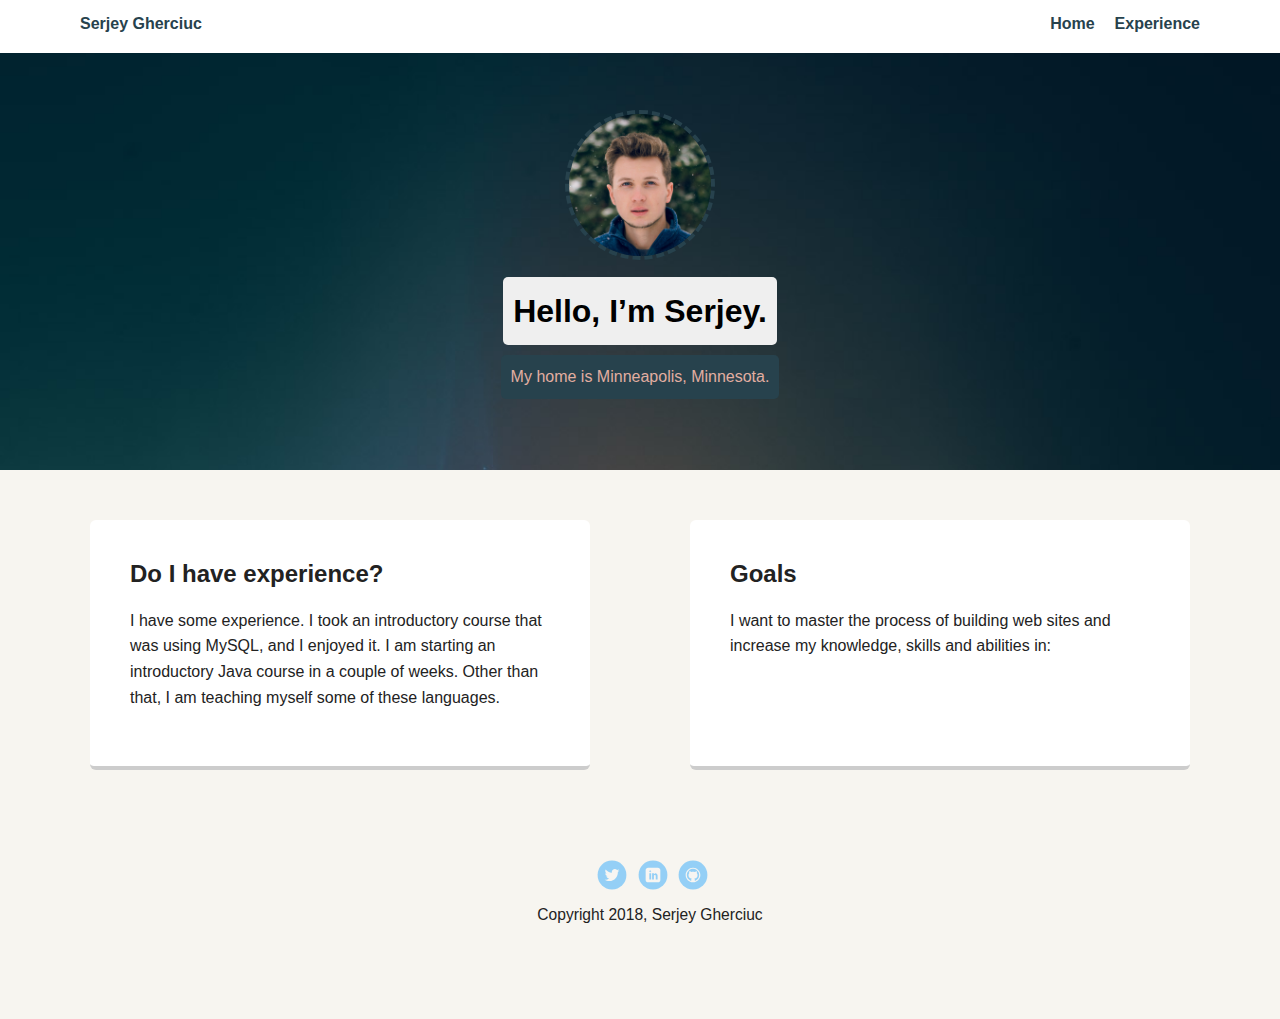
==== experience.html @ 6c8a11f7 "added a new link" ====
<!doctype html>
<html lang="en">
<head>
  <meta charset="utf-8">
  <title>My Experience</title>
  <meta name="viewport" content="width=device-width, initial-scale=1.0">
  <link rel="stylesheet" href="styles.css">
  <link href="https://fonts.googleapis.com/css?family=Muli%7CRoboto:400,300,500,700,900" rel="stylesheet"></head>
  <body>

    <div class="main-nav">
        <ul class="nav">
          <li class="name">Serjey Gherciuc</li>
          <li><a href="index.html">Home</a></li>
          <li><a href="experience.html">Experience</a></li>
        </ul>
    </div>

    <header>
      <img src="images/me3.png" alt="Drawing of Serjey Gherciuc" class="profile-image">
      <h1 class="tag name">Hello, I’m Serjey.</h1>
      <p class="tag location">My home is Minneapolis, Minnesota.</p>
    </header>

    <main class="flex">
      <div class="card">
        <h2>Do I have experience?</h2>
        <p>I have some experience. I took an introductory course that was using MySQL, and I enjoyed it. I am starting an introductory Java course in a couple of weeks. Other than that, I am teaching myself some of these languages.</p>
      </div> 

      <div class="card">
        <h2>Goals</h2>
        <p>I want to master the process of building web sites and increase my knowledge, skills and abilities in:</p>
      </div> 
    </main>
    <footer>
      <ul>
        <li><a href="https://twitter.com/serjeyg" target="_blank" class="social twitter">Twitter</a></li>
        <li><a href="https://www.linkedin.com/in/serjey-gherciuc-342621163/" target="_blank" class="social linkedin">LinkedIn</a></li>
        <li><a href="https://github.com/serjeyg"  target="_blank" class="social github">Github</a></li>
      </ul>
      <p class="copyright">Copyright 2018, Serjey Gherciuc</p>
    </footer>
  </body>
  </html>
---- styles.css ----
/* Global Layout Set-up */
* { 
  box-sizing: border-box;
}
  
body {
  margin: 0;
  padding: 0;
  text-align: center;
  font-family: 'georgia', sans-serif;
  color: #222;
  background: #f7f5f0;
}
/* Link Styles */ 

a {
  text-decoration: none;
  color: #27424D;
}
a:hover {
  color: #27424D;
}

/* Section Styles */

.main-nav {
  width: 100%;
  background: white;
  min-height: 30px;
  padding: 10px;
  position: fixed;
  text-align: center;
}
.nav {
  display: flex;
  justify-content: space-around;
  font-weight: 700;
  list-style-type: none;
  margin: 0 auto;
  padding: 0;
}

.nav .name {
    display: block;
    margin-right: auto;
    color: #27424D;
}
.nav li {
  padding: 5px 10px 10px 10px;
}
.nav a {
  transition: all .2s;
}
.nav a:hover {
  color: white
}

header {
  text-align: center;
  background: url('images/minnie.jpg') no-repeat top center ;
  background-size: cover;
  overflow: hidden;
  padding-top: 60px;
}
header {
  line-height: 1.5;
}
header .profile-image {
  margin-top: 50px;
  width: 150px;
  height: 150px;
  border-radius: 55%;
  border: 4px dashed #27424D;
  transition: all .5s;
}
header .profile-image:hover {
  transform: scale(1.4) rotate(360deg);
}
.tag {
  background-color: #efefef;
  color: black;
  padding: 10px;
  border-radius: 5px;
  display: table;
  margin: 10px auto;
} 
.location {
  background-color: #27424D;
  color: #E2AEA1;
}
.card {
  margin: 30px;
  padding: 20px 40px 40px;
  max-width: 500px;
  text-align: left;
  background: #fff;
  border-bottom: 4px solid #ccc;
  border-radius: 6px;
  transition: all .5s;
}
.card:hover {
  border-color: #ff99ff;
}

ul.skills {
  padding: 0;
  text-align: center;
}

.skills li {
  border-radius: 6px;
  display: inline-block;
  background: #ff9904;
  color: white;
  padding: 5px 10px;
  margin: 2px;
}

.skills li:nth-child(odd) {
  background: #0399ff;
}

footer {
  width: 100%;
  min-height: 30px;
  padding: 20px 0 40px 20px;
}

footer .copyright {
  top: -8px;
  font-size: .75em;
}

footer ul {
  list-style-type: none;
  margin: 0;
  padding: 0;
}

footer ul li {
  display: inline-block;
}

a.social {
  display: inline-block;
  text-indent: -9999px;
  margin-left: 5px;
  width: 30px;
  height: 30px;
  background-size: 30px 30px;
  opacity: .4;
  transition: all .5s;
}
a.twitter {
  background-image: url(images/twitter.svg);
}
a.linkedin {
  background-image: url(images/linkedin.svg);
}
a.github {
  background-image: url(images/github.svg);
}
a.social:hover {
  opacity: 1; transform: scale(1.2) rotate(12deg);
}
.clearfix {
  clear: both;
}

/* Styles for larger screens */
@media screen and (min-width: 720px) {
  
  .flex {
      display: -ms-flexbox;      /* TWEENER - IE 10 */
      display: flex; 
      max-width: 1200px;
      -ms-flex-pack: distribute;
      justify-content: space-around;
      margin: 0 auto;
  }

  header {
    min-height: 470px;
  }

  .nav {
    max-width: 1200px;
    padding: 0 30px;
  }


  main {
    padding-top: 20px;
  }

  main p {
    line-height: 1.6em;
  }

  footer {
    font-size: 1.3em;
    max-width: 1200px;
    margin: 40px auto;
  }

}
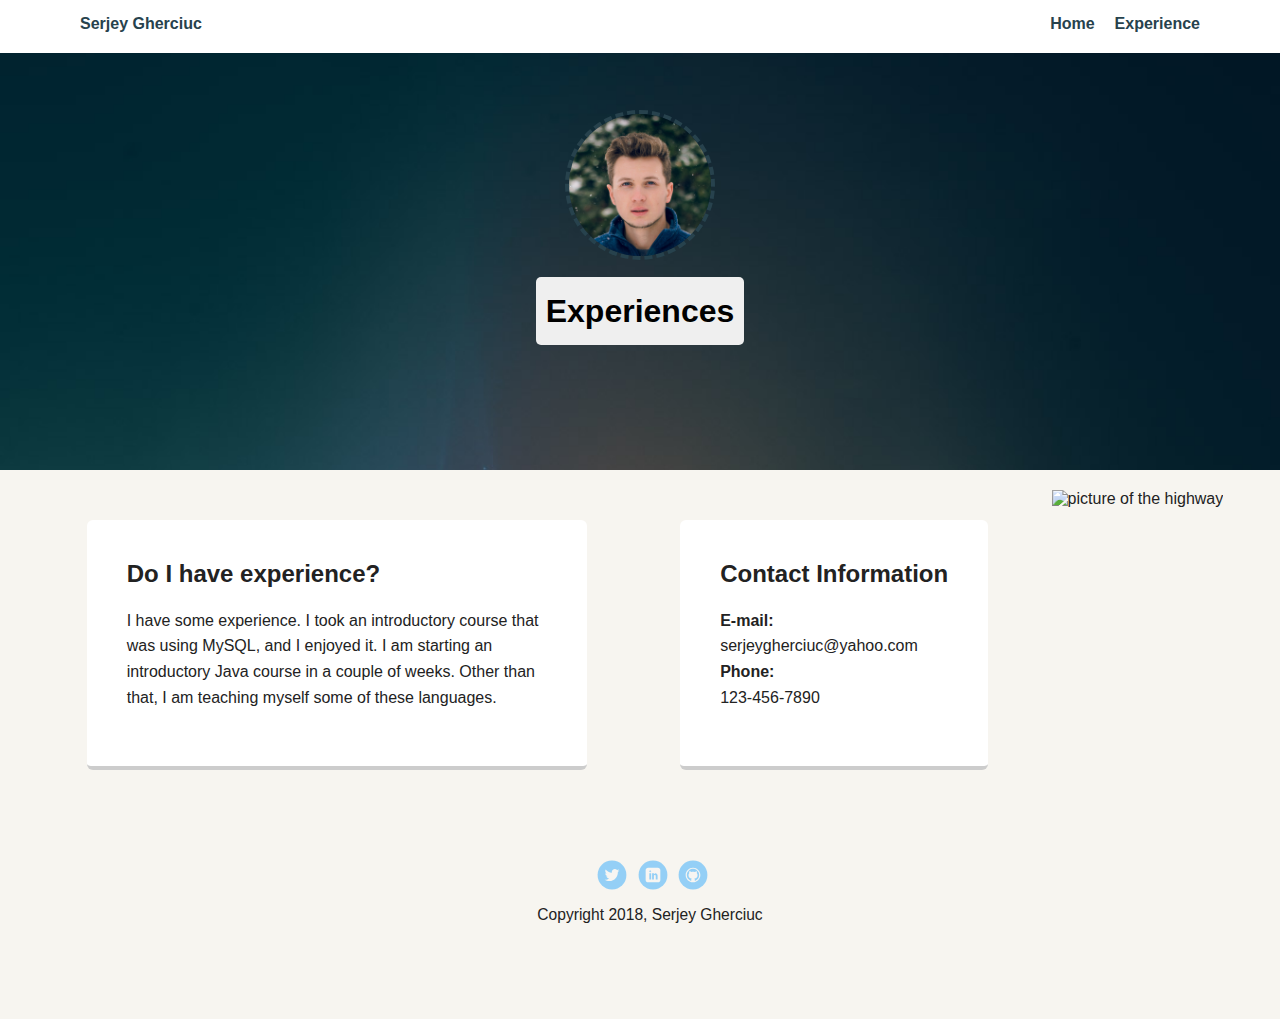
==== commit a488649f: "finishing touches on the second page" ====
--- a/experience.html
+++ b/experience.html
@@ -18,8 +18,7 @@
 
     <header>
       <img src="images/me3.png" alt="Drawing of Serjey Gherciuc" class="profile-image">
-      <h1 class="tag name">Hello, I’m Serjey.</h1>
-      <p class="tag location">My home is Minneapolis, Minnesota.</p>
+      <h1 class="tag name">Experiences</h1>
     </header>
 
     <main class="flex">
@@ -29,9 +28,13 @@
       </div> 
 
       <div class="card">
-        <h2>Goals</h2>
-        <p>I want to master the process of building web sites and increase my knowledge, skills and abilities in:</p>
+        <h2>Contact Information</h2>
+        <p><strong>E-mail:</strong><br>serjeygherciuc@yahoo.com<br><strong>Phone:</strong><br>123-456-7890</p>
       </div> 
+
+      <div class="picture of highway">
+        <img src="images/lights1" alt="picture of the highway" width="400" height="500">
+      </div>
     </main>
     <footer>
       <ul>
